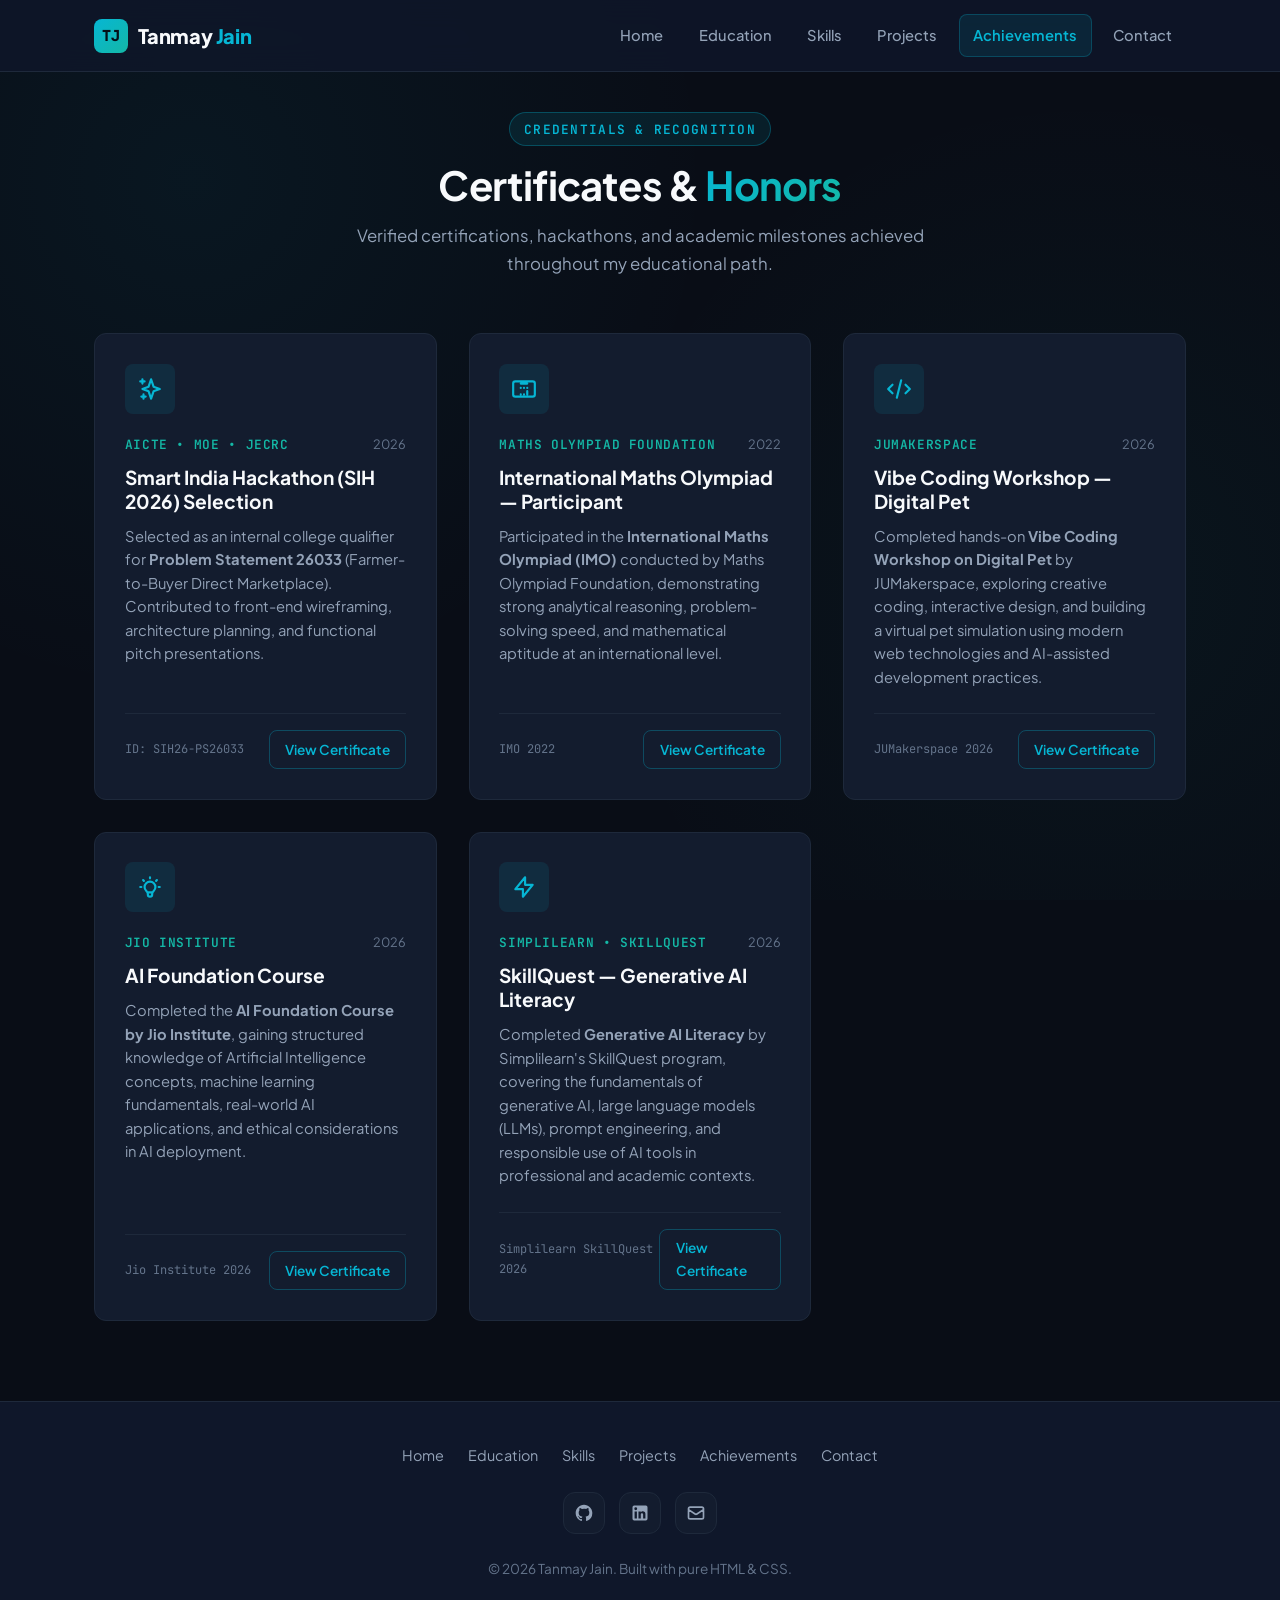
==== achievements.html @ eb531392 "Add files via upload" ====
<!DOCTYPE html>
<html lang="en">
<head>
  <meta charset="UTF-8">
  <meta name="viewport" content="width=device-width, initial-scale=1.0">
  <title>Achievements & Certificates | Tanmay Jain</title>
  <meta name="description" content="Certifications, hackathon recognitions, and academic awards earned by Tanmay Jain.">
  <link rel="stylesheet" href="style.css">
</head>
<body>

  <!-- ========================================================================
       SITE HEADER & NAVIGATION BAR
       ======================================================================== -->
  <header class="site-header">
    <div class="container nav-container">
      <a href="index.html" class="brand-logo" aria-label="Tanmay Jain Portfolio Home">
        <span class="brand-badge">TJ</span>
        <span>Tanmay <span class="highlight">Jain</span></span>
      </a>

      <button class="nav-toggle" aria-label="Toggle navigation menu" aria-expanded="false">
        <svg fill="none" stroke="currentColor" viewBox="0 0 24 24" aria-hidden="true">
          <path stroke-linecap="round" stroke-linejoin="round" stroke-width="2" d="M4 6h16M4 12h16M4 18h16"></path>
        </svg>
      </button>

      <nav aria-label="Main Navigation">
        <ul class="nav-menu">
          <li><a href="index.html" class="nav-link">Home</a></li>
          <li><a href="education.html" class="nav-link">Education</a></li>
          <li><a href="skills.html" class="nav-link">Skills</a></li>
          <li><a href="projects.html" class="nav-link">Projects</a></li>
          <li><a href="achievements.html" class="nav-link active">Achievements</a></li>
          <li><a href="contact.html" class="nav-link">Contact</a></li>
        </ul>
      </nav>
    </div>
  </header>

  <!-- ========================================================================
       MAIN CONTENT: ACHIEVEMENTS & CERTIFICATES
       ======================================================================== -->
  <main class="main-content">
    <div class="container">
      <!-- Section Header -->
      <div class="section-header">
        <div class="section-tag">Credentials &amp; Recognition</div>
        <h1 class="section-title">Certificates &amp; <span class="gradient-text">Honors</span></h1>
        <p class="section-subtitle">
          Verified certifications, hackathons, and academic milestones achieved throughout my educational path.
        </p>
      </div>

      <div class="achievements-grid">

        <!-- Achievement 1: Smart India Hackathon SIH 2026 -->
        <article class="cert-card">
          <div class="cert-badge-icon">
            <svg fill="none" stroke="currentColor" viewBox="0 0 24 24" aria-hidden="true">
              <path stroke-linecap="round" stroke-linejoin="round" stroke-width="2" d="M5 3v4M3 5h4M6 17v4m-2-2h4m5-16l2.286 6.857L21 12l-5.714 2.143L13 21l-2.286-6.857L5 12l5.714-2.143L13 3z"></path>
            </svg>
          </div>

          <div class="cert-issuer-row">
            <span class="cert-issuer">AICTE &bull; MoE &bull; JECRC</span>
            <span class="cert-date">2026</span>
          </div>

          <h2 class="cert-title">Smart India Hackathon (SIH 2026) Selection</h2>

          <p class="cert-description">
            Selected as an internal college qualifier for <strong>Problem Statement 26033</strong> (Farmer-to-Buyer Direct Marketplace). Contributed to front-end wireframing, architecture planning, and functional pitch presentations.
          </p>

          <div class="cert-footer">
            <span class="cert-id">ID: SIH26-PS26033</span>
            <a href="#" class="btn btn-outline btn-sm" title="View Certificate Document">
              <span>View Certificate</span>
            </a>
          </div>
        </article>

        <!-- Achievement 2: International Maths Olympiad -->
        <article class="cert-card">
          <div class="cert-badge-icon">
            <svg fill="none" stroke="currentColor" viewBox="0 0 24 24" aria-hidden="true">
              <path stroke-linecap="round" stroke-linejoin="round" stroke-width="2" d="M9 7h6m0 10v-3m-3 3h.01M9 17h.01M9 11h.01M12 11h.01M15 11h.01M4 19h16a2 2 0 002-2V7a2 2 0 00-2-2H4a2 2 0 00-2 2v10a2 2 0 002 2z"></path>
            </svg>
          </div>

          <div class="cert-issuer-row">
            <span class="cert-issuer">Maths Olympiad Foundation</span>
            <span class="cert-date">2022</span>
          </div>

          <h2 class="cert-title">International Maths Olympiad — Participant</h2>

          <p class="cert-description">
            Participated in the <strong>International Maths Olympiad (IMO)</strong> conducted by Maths Olympiad Foundation, demonstrating strong analytical reasoning, problem-solving speed, and mathematical aptitude at an international level.
          </p>

          <div class="cert-footer">
            <span class="cert-id">IMO 2022</span>
            <a href="#" class="btn btn-outline btn-sm">
              <span>View Certificate</span>
            </a>
          </div>
        </article>

        <!-- Achievement 3: Vibe Coding Workshop – Digital Pet -->
        <article class="cert-card">
          <div class="cert-badge-icon">
            <svg fill="none" stroke="currentColor" viewBox="0 0 24 24" aria-hidden="true">
              <path stroke-linecap="round" stroke-linejoin="round" stroke-width="2" d="M10 20l4-16m4 4l4 4-4 4M6 16l-4-4 4-4"></path>
            </svg>
          </div>

          <div class="cert-issuer-row">
            <span class="cert-issuer">JUMakerspace</span>
            <span class="cert-date">2026</span>
          </div>

          <h2 class="cert-title">Vibe Coding Workshop — Digital Pet</h2>

          <p class="cert-description">
            Completed hands-on <strong>Vibe Coding Workshop on Digital Pet</strong> by JUMakerspace, exploring creative coding, interactive design, and building a virtual pet simulation using modern web technologies and AI-assisted development practices.
          </p>

          <div class="cert-footer">
            <span class="cert-id">JUMakerspace 2026</span>
            <a href="#" class="btn btn-outline btn-sm">
              <span>View Certificate</span>
            </a>
          </div>
        </article>

        <!-- Achievement 4: AI Foundation Course – Jio Institute -->
        <article class="cert-card">
          <div class="cert-badge-icon">
            <svg fill="none" stroke="currentColor" viewBox="0 0 24 24" aria-hidden="true">
              <path stroke-linecap="round" stroke-linejoin="round" stroke-width="2" d="M9.663 17h4.673M12 3v1m6.364 1.636l-.707.707M21 12h-1M4 12H3m3.343-5.657l-.707-.707m2.828 9.9a5 5 0 117.072 0l-.548.547A3.374 3.374 0 0014 18.469V19a2 2 0 11-4 0v-.531c0-.895-.356-1.754-.988-2.386l-.548-.547z"></path>
            </svg>
          </div>

          <div class="cert-issuer-row">
            <span class="cert-issuer">Jio Institute</span>
            <span class="cert-date">2026</span>
          </div>

          <h2 class="cert-title">AI Foundation Course</h2>

          <p class="cert-description">
            Completed the <strong>AI Foundation Course by Jio Institute</strong>, gaining structured knowledge of Artificial Intelligence concepts, machine learning fundamentals, real-world AI applications, and ethical considerations in AI deployment.
          </p>

          <div class="cert-footer">
            <span class="cert-id">Jio Institute 2026</span>
            <a href="#" class="btn btn-outline btn-sm">
              <span>View Certificate</span>
            </a>
          </div>
        </article>

        <!-- Achievement 5: SkillQuest – Generative AI Literacy -->
        <article class="cert-card">
          <div class="cert-badge-icon">
            <svg fill="none" stroke="currentColor" viewBox="0 0 24 24" aria-hidden="true">
              <path stroke-linecap="round" stroke-linejoin="round" stroke-width="2" d="M13 10V3L4 14h7v7l9-11h-7z"></path>
            </svg>
          </div>

          <div class="cert-issuer-row">
            <span class="cert-issuer">Simplilearn &bull; SkillQuest</span>
            <span class="cert-date">2026</span>
          </div>

          <h2 class="cert-title">SkillQuest — Generative AI Literacy</h2>

          <p class="cert-description">
            Completed <strong>Generative AI Literacy</strong> by Simplilearn's SkillQuest program, covering the fundamentals of generative AI, large language models (LLMs), prompt engineering, and responsible use of AI tools in professional and academic contexts.
          </p>

          <div class="cert-footer">
            <span class="cert-id">Simplilearn SkillQuest 2026</span>
            <a href="#" class="btn btn-outline btn-sm">
              <span>View Certificate</span>
            </a>
          </div>
        </article>

      </div>
    </div>
  </main>

  <!-- ========================================================================
       GLOBAL FOOTER
       ======================================================================== -->
  <footer class="site-footer">
    <div class="container footer-content">
      <ul class="footer-nav">
        <li><a href="index.html">Home</a></li>
        <li><a href="education.html">Education</a></li>
        <li><a href="skills.html">Skills</a></li>
        <li><a href="projects.html">Projects</a></li>
        <li><a href="achievements.html">Achievements</a></li>
        <li><a href="contact.html">Contact</a></li>
      </ul>

      <div class="social-links" style="margin-top: 0;">
        <a href="https://github.com/tanmayj1911-eng" target="_blank" rel="noopener noreferrer" class="social-btn" aria-label="GitHub">
          <svg fill="currentColor" viewBox="0 0 24 24" aria-hidden="true"><path fill-rule="evenodd" clip-rule="evenodd" d="M12 2C6.477 2 2 6.484 2 12.017c0 4.425 2.865 8.18 6.839 9.504.5.092.682-.217.682-.483 0-.237-.008-.868-.013-1.703-2.782.605-3.369-1.343-3.369-1.343-.454-1.158-1.11-1.466-1.11-1.466-.908-.62.069-.608.069-.608 1.003.07 1.53 1.032 1.53 1.032.892 1.53 2.341 1.088 2.91.832.092-.647.35-1.088.636-1.338-2.22-.253-4.555-1.113-4.555-4.951 0-1.093.39-1.988 1.029-2.688-.103-.253-.446-1.272.098-2.65 0 0 .84-.27 2.75 1.026A9.564 9.564 0 0112 6.844c.85.004 1.705.115 2.504.337 1.909-1.296 2.747-1.027 2.747-1.027.546 1.379.202 2.398.1 2.651.64.7 1.028 1.595 1.028 2.688 0 3.848-2.339 4.695-4.566 4.943.359.309.678.92.678 1.855 0 1.338-.012 2.419-.012 2.747 0 .268.18.58.688.482A10.019 10.019 0 0022 12.017C22 6.484 17.522 2 12 2z"/></svg>
        </a>
        <a href="https://www.linkedin.com/in/tanmay-jain-4769b6425/?lipi=urn%3Ali%3Apage%3Ad_flagship3_profile_view_base_contact_details%3BcuidGbIJTzSHdfYh%2FBOyJA%3D%3D" target="_blank" rel="noopener noreferrer" class="social-btn" aria-label="LinkedIn">
          <svg fill="currentColor" viewBox="0 0 24 24" aria-hidden="true"><path d="M19 3a2 2 0 0 1 2 2v14a2 2 0 0 1-2 2H5a2 2 0 0 1-2-2V5a2 2 0 0 1 2-2h14m-.5 15.5v-5.3a3.26 3.26 0 0 0-3.26-3.26c-.85 0-1.84.52-2.28 1.3v-1.11h-2.79v8.37h2.79v-4.93c0-.77.62-1.4 1.39-1.4a1.4 1.4 0 0 1 1.4 1.4v4.93h2.75M6.88 8.56a1.68 1.68 0 0 0 1.68-1.68c0-.93-.75-1.69-1.68-1.69a1.69 1.69 0 0 0-1.69 1.69c0 .93.76 1.68 1.69 1.68m1.39 9.94v-8.37H5.5v8.37h2.77z"/></svg>
        </a>
        <a href="mailto:tanmayj1911@gmail.com" class="social-btn" aria-label="Email">
          <svg fill="none" stroke="currentColor" viewBox="0 0 24 24" aria-hidden="true"><path stroke-linecap="round" stroke-linejoin="round" stroke-width="2" d="M3 8l7.89 5.26a2 2 0 002.22 0L21 8M5 19h14a2 2 0 002-2V7a2 2 0 00-2-2H5a2 2 0 00-2 2v10a2 2 0 002 2z"></path></svg>
        </a>
      </div>

      <p class="footer-copy">
        &copy; <span id="current-year">2025</span> Tanmay Jain. Built with pure HTML &amp; CSS.
      </p>
    </div>
  </footer>

  <script src="script.js"></script>
</body>
</html>
---- style.css ----
/* ==========================================================================
   PORTFOLIO DESIGN SYSTEM & GLOBAL STYLES
   Author: Tanmay Jain
   Stack: Pure HTML5 & CSS3
   ========================================================================== */

/* --- Google Fonts Import --- */
@import url('https://fonts.googleapis.com/css2?family=Plus+Jakarta+Sans:wght@300;400;500;600;700;800&family=JetBrains+Mono:wght@400;500&display=swap');

/* --- CSS Variables / Design Tokens --- */
:root {
  /* Color Palette */
  --bg-main: #090d16;
  --bg-secondary: #0f172a;
  --bg-card: #131c2e;
  --bg-card-hover: #18233a;
  --bg-glass: rgba(15, 23, 42, 0.85);

  --border-subtle: #1e293b;
  --border-accent: rgba(6, 182, 212, 0.3);
  --border-focus: #06b6d4;

  --accent-cyan: #06b6d4;
  --accent-cyan-dark: #0891b2;
  --accent-teal: #14b8a6;
  --accent-blue: #3b82f6;
  --accent-purple: #8b5cf6;

  --text-main: #f8fafc;
  --text-muted: #94a3b8;
  --text-dim: #64748b;

  --gradient-primary: linear-gradient(135deg, #06b6d4 0%, #14b8a6 100%);
  --gradient-accent: linear-gradient(135deg, #3b82f6 0%, #06b6d4 100%);
  --gradient-card: linear-gradient(180deg, rgba(255, 255, 255, 0.03) 0%, rgba(255, 255, 255, 0) 100%);

  /* Typography */
  --font-body: 'Plus Jakarta Sans', -apple-system, BlinkMacSystemFont, sans-serif;
  --font-mono: 'JetBrains Mono', monospace;

  /* Shadows */
  --shadow-sm: 0 2px 8px rgba(0, 0, 0, 0.3);
  --shadow-md: 0 8px 24px rgba(0, 0, 0, 0.4);
  --shadow-lg: 0 16px 40px rgba(0, 0, 0, 0.5);
  --shadow-glow: 0 0 25px rgba(6, 182, 212, 0.25);

  /* Layout & Transitions */
  --max-width: 1140px;
  --header-height: 72px;
  --radius-sm: 8px;
  --radius-md: 12px;
  --radius-lg: 20px;
  --radius-full: 9999px;
  --transition: all 0.25s cubic-bezier(0.4, 0, 0.2, 1);
}

/* --- Base Reset & Box Sizing --- */
*, *::before, *::after {
  margin: 0;
  padding: 0;
  box-sizing: border-box;
}

html {
  scroll-behavior: smooth;
  color-scheme: dark;
}

body {
  font-family: var(--font-body);
  background-color: var(--bg-main);
  color: var(--text-main);
  line-height: 1.65;
  min-height: 100vh;
  display: flex;
  flex-direction: column;
  overflow-x: hidden;
  background-image: 
    radial-gradient(circle at 15% 20%, rgba(6, 182, 212, 0.06) 0%, transparent 40%),
    radial-gradient(circle at 85% 65%, rgba(20, 184, 166, 0.05) 0%, transparent 40%);
  background-attachment: fixed;
}

/* --- Container Utility --- */
.container {
  width: 100%;
  max-width: var(--max-width);
  margin-left: auto;
  margin-right: auto;
  padding-left: 1.5rem;
  padding-right: 1.5rem;
}

/* --- Typography Utilities --- */
h1, h2, h3, h4, h5, h6 {
  color: var(--text-main);
  font-weight: 700;
  line-height: 1.25;
}

a {
  color: var(--accent-cyan);
  text-decoration: none;
  transition: var(--transition);
}

a:hover {
  color: var(--accent-teal);
}

.gradient-text {
  background: var(--gradient-primary);
  -webkit-background-clip: text;
  -webkit-text-fill-color: transparent;
  background-clip: text;
  display: inline-block;
}

/* Section Header styling across pages */
.section-header {
  text-align: center;
  margin-bottom: 3.5rem;
  padding-top: 1rem;
}

.section-tag {
  display: inline-flex;
  align-items: center;
  gap: 0.5rem;
  font-size: 0.8rem;
  font-family: var(--font-mono);
  font-weight: 600;
  text-transform: uppercase;
  letter-spacing: 0.1em;
  color: var(--accent-cyan);
  background: rgba(6, 182, 212, 0.1);
  border: 1px solid var(--border-accent);
  padding: 0.35rem 0.9rem;
  border-radius: var(--radius-full);
  margin-bottom: 0.85rem;
}

.section-title {
  font-size: clamp(1.85rem, 3.5vw, 2.5rem);
  letter-spacing: -0.02em;
  margin-bottom: 0.75rem;
}

.section-subtitle {
  color: var(--text-muted);
  max-width: 620px;
  margin: 0 auto;
  font-size: 1.05rem;
}

/* --- Buttons --- */
.btn {
  display: inline-flex;
  align-items: center;
  justify-content: center;
  gap: 0.6rem;
  padding: 0.75rem 1.6rem;
  font-size: 0.95rem;
  font-weight: 600;
  font-family: var(--font-body);
  border-radius: var(--radius-md);
  cursor: pointer;
  transition: var(--transition);
  border: none;
  outline: none;
  text-decoration: none;
}

.btn svg {
  width: 1.15rem;
  height: 1.15rem;
  transition: transform 0.2s ease;
}

.btn:hover svg {
  transform: translateX(3px);
}

.btn-primary {
  background: var(--gradient-primary);
  color: #041017;
  font-weight: 700;
  box-shadow: 0 4px 15px rgba(6, 182, 212, 0.25);
}

.btn-primary:hover {
  color: #041017;
  transform: translateY(-2px);
  box-shadow: 0 6px 20px rgba(6, 182, 212, 0.4);
}

.btn-secondary {
  background: var(--bg-card);
  color: var(--text-main);
  border: 1px solid var(--border-subtle);
}

.btn-secondary:hover {
  background: var(--bg-card-hover);
  border-color: var(--accent-cyan);
  color: var(--text-main);
  transform: translateY(-2px);
}

.btn-outline {
  background: transparent;
  color: var(--accent-cyan);
  border: 1px solid var(--border-accent);
}

.btn-outline:hover {
  background: rgba(6, 182, 212, 0.1);
  border-color: var(--accent-cyan);
  color: var(--accent-cyan);
  transform: translateY(-2px);
}

.btn-sm {
  padding: 0.45rem 0.95rem;
  font-size: 0.85rem;
  border-radius: var(--radius-sm);
}

/* ==========================================================================
   HEADER & NAVIGATION BAR
   ========================================================================== */
.site-header {
  position: sticky;
  top: 0;
  z-index: 1000;
  background: var(--bg-glass);
  backdrop-filter: blur(14px);
  -webkit-backdrop-filter: blur(14px);
  border-bottom: 1px solid var(--border-subtle);
  height: var(--header-height);
  display: flex;
  align-items: center;
  transition: var(--transition);
}

.nav-container {
  display: flex;
  align-items: center;
  justify-content: space-between;
}

/* Brand Logo */
.brand-logo {
  display: flex;
  align-items: center;
  gap: 0.6rem;
  font-size: 1.25rem;
  font-weight: 800;
  color: var(--text-main);
  letter-spacing: -0.02em;
}

.brand-badge {
  display: inline-flex;
  align-items: center;
  justify-content: center;
  width: 34px;
  height: 34px;
  border-radius: var(--radius-sm);
  background: var(--gradient-primary);
  color: #041017;
  font-family: var(--font-mono);
  font-weight: 800;
  font-size: 0.95rem;
}

.brand-logo span.highlight {
  color: var(--accent-cyan);
}

/* Nav Links List */
.nav-menu {
  display: flex;
  align-items: center;
  gap: 0.5rem;
  list-style: none;
}

.nav-link {
  display: inline-flex;
  align-items: center;
  gap: 0.4rem;
  padding: 0.5rem 0.85rem;
  font-size: 0.92rem;
  font-weight: 500;
  color: var(--text-muted);
  border-radius: var(--radius-sm);
  transition: var(--transition);
}

.nav-link:hover {
  color: var(--text-main);
  background: rgba(255, 255, 255, 0.05);
}

/* Active Page Indicator */
.nav-link.active {
  color: var(--accent-cyan);
  background: rgba(6, 182, 212, 0.1);
  border: 1px solid rgba(6, 182, 212, 0.25);
  font-weight: 600;
}

/* Mobile Hamburger Toggle */
.nav-toggle {
  display: none;
  background: transparent;
  border: 1px solid var(--border-subtle);
  border-radius: var(--radius-sm);
  padding: 0.5rem;
  cursor: pointer;
  color: var(--text-main);
  transition: var(--transition);
}

.nav-toggle:hover {
  background: rgba(255, 255, 255, 0.05);
  border-color: var(--accent-cyan);
}

.nav-toggle svg {
  width: 22px;
  height: 22px;
  display: block;
}

/* ==========================================================================
   MAIN CONTENT WRAPPER & SECTION SPACING
   ========================================================================== */
.main-content {
  flex: 1;
  padding: 1.5rem 0 5rem 0;
}

/* Smooth anchor jump offset to account for sticky header */
section[id] {
  scroll-margin-top: calc(var(--header-height) + 1.5rem);
}

.content-section {
  padding: 5rem 0;
  border-bottom: 1px solid rgba(255, 255, 255, 0.05);
}

.content-section:last-of-type {
  border-bottom: none;
  padding-bottom: 2rem;
}


/* ==========================================================================
   PAGE: INDEX / ABOUT (HERO SECTION)
   ========================================================================== */
.hero-section {
  display: grid;
  grid-template-columns: 1.15fr 0.85fr;
  align-items: center;
  gap: 4rem;
  min-height: calc(85vh - var(--header-height));
  padding-bottom: 2rem;
}

.hero-content {
  display: flex;
  flex-direction: column;
  gap: 1.25rem;
}

.greeting-badge {
  display: inline-flex;
  align-items: center;
  gap: 0.5rem;
  padding: 0.4rem 1rem;
  background: rgba(20, 184, 166, 0.1);
  border: 1px solid rgba(20, 184, 166, 0.3);
  border-radius: var(--radius-full);
  color: var(--accent-teal);
  font-size: 0.85rem;
  font-weight: 600;
  width: fit-content;
}

.pulse-dot {
  width: 8px;
  height: 8px;
  border-radius: 50%;
  background-color: var(--accent-teal);
  box-shadow: 0 0 0 0 rgba(20, 184, 166, 0.7);
  animation: pulse 2s infinite;
}

@keyframes pulse {
  0% { transform: scale(0.95); box-shadow: 0 0 0 0 rgba(20, 184, 166, 0.7); }
  70% { transform: scale(1); box-shadow: 0 0 0 8px rgba(20, 184, 166, 0); }
  100% { transform: scale(0.95); box-shadow: 0 0 0 0 rgba(20, 184, 166, 0); }
}

.hero-title {
  font-size: clamp(2.4rem, 5vw, 3.8rem);
  font-weight: 800;
  letter-spacing: -0.03em;
  line-height: 1.15;
}

.hero-tagline {
  font-size: 1.25rem;
  font-weight: 500;
  color: var(--accent-cyan);
}

.hero-bio {
  color: var(--text-muted);
  font-size: 1.05rem;
  line-height: 1.7;
}

.hero-actions {
  display: flex;
  flex-wrap: wrap;
  gap: 1rem;
  margin-top: 0.75rem;
}

/* Social links list */
.social-links {
  display: flex;
  align-items: center;
  gap: 0.85rem;
  margin-top: 1rem;
}

.social-btn {
  display: inline-flex;
  align-items: center;
  justify-content: center;
  width: 42px;
  height: 42px;
  border-radius: var(--radius-md);
  background: var(--bg-card);
  border: 1px solid var(--border-subtle);
  color: var(--text-muted);
  transition: var(--transition);
}

.social-btn:hover {
  background: var(--bg-card-hover);
  border-color: var(--accent-cyan);
  color: var(--accent-cyan);
  transform: translateY(-3px);
  box-shadow: var(--shadow-glow);
}

.social-btn svg {
  width: 20px;
  height: 20px;
}

/* Hero Visual / Avatar Card */
.hero-visual {
  display: flex;
  justify-content: center;
  align-items: center;
}

.avatar-wrapper {
  position: relative;
  width: 100%;
  max-width: 340px;
  aspect-ratio: 1 / 1;
  border-radius: var(--radius-lg);
  padding: 8px;
  background: linear-gradient(135deg, rgba(6, 182, 212, 0.4), rgba(30, 41, 59, 0.2), rgba(20, 184, 166, 0.4));
  box-shadow: var(--shadow-lg);
}

.avatar-inner {
  width: 100%;
  height: 100%;
  border-radius: calc(var(--radius-lg) - 6px);
  background: var(--bg-card);
  overflow: hidden;
  display: flex;
  flex-direction: column;
  align-items: center;
  justify-content: center;
  border: 1px solid var(--border-subtle);
  position: relative;
}

.avatar-placeholder-svg {
  width: 55%;
  height: 55%;
  color: var(--accent-cyan);
  opacity: 0.85;
}

.avatar-caption {
  margin-top: 1rem;
  font-size: 0.85rem;
  font-family: var(--font-mono);
  color: var(--text-muted);
  background: rgba(0, 0, 0, 0.3);
  padding: 0.35rem 0.85rem;
  border-radius: var(--radius-full);
  border: 1px solid var(--border-subtle);
}

/* Floating Badges on Avatar */
.float-card {
  position: absolute;
  background: var(--bg-glass);
  backdrop-filter: blur(8px);
  border: 1px solid var(--border-accent);
  padding: 0.65rem 1rem;
  border-radius: var(--radius-md);
  display: flex;
  align-items: center;
  gap: 0.65rem;
  box-shadow: var(--shadow-md);
  font-size: 0.85rem;
  font-weight: 600;
  z-index: 2;
}

.float-card.top-right {
  top: -15px;
  right: -20px;
}

.float-card.bottom-left {
  bottom: -15px;
  left: -20px;
}

.float-card-icon {
  display: flex;
  align-items: center;
  justify-content: center;
  width: 30px;
  height: 30px;
  border-radius: var(--radius-sm);
  background: rgba(6, 182, 212, 0.15);
  color: var(--accent-cyan);
}

.float-card-icon svg {
  width: 16px;
  height: 16px;
}

/* Quick Highlights / Stats Grid on Home */
.home-highlights {
  margin-top: 5rem;
  padding-top: 3rem;
  border-top: 1px solid var(--border-subtle);
}

.stats-grid {
  display: grid;
  grid-template-columns: repeat(auto-fit, minmax(220px, 1fr));
  gap: 1.5rem;
}

.stat-card {
  background: var(--bg-card);
  border: 1px solid var(--border-subtle);
  border-radius: var(--radius-md);
  padding: 1.5rem;
  transition: var(--transition);
  display: flex;
  align-items: flex-start;
  gap: 1.15rem;
}

.stat-card:hover {
  transform: translateY(-3px);
  border-color: var(--border-accent);
  box-shadow: var(--shadow-md);
}

.stat-icon {
  width: 44px;
  height: 44px;
  border-radius: var(--radius-sm);
  background: rgba(6, 182, 212, 0.1);
  color: var(--accent-cyan);
  display: flex;
  align-items: center;
  justify-content: center;
  flex-shrink: 0;
}

.stat-icon svg {
  width: 22px;
  height: 22px;
}

.stat-number {
  font-size: 1.4rem;
  font-weight: 700;
  color: var(--text-main);
}

.stat-desc {
  font-size: 0.88rem;
  color: var(--text-muted);
  margin-top: 0.15rem;
}

/* ==========================================================================
   PAGE: EDUCATION (TIMELINE)
   ========================================================================== */
.timeline-wrapper {
  max-width: 800px;
  margin: 0 auto;
  position: relative;
}

/* Vertical Spine Line */
.timeline-wrapper::before {
  content: '';
  position: absolute;
  top: 10px;
  bottom: 20px;
  left: 20px;
  width: 2px;
  background: linear-gradient(180deg, var(--accent-cyan), var(--accent-teal), rgba(20, 184, 166, 0.1));
}

.timeline-item {
  position: relative;
  padding-left: 60px;
  margin-bottom: 2.75rem;
}

.timeline-item:last-child {
  margin-bottom: 0;
}

/* Node Dot on Line */
.timeline-dot {
  position: absolute;
  top: 18px;
  left: 11px;
  width: 20px;
  height: 20px;
  border-radius: 50%;
  background: var(--bg-main);
  border: 3px solid var(--accent-cyan);
  box-shadow: 0 0 10px rgba(6, 182, 212, 0.5);
  transition: var(--transition);
}

.timeline-item:hover .timeline-dot {
  background: var(--accent-cyan);
  box-shadow: 0 0 16px var(--accent-cyan);
}

/* Timeline Card */
.timeline-card {
  background: var(--bg-card);
  border: 1px solid var(--border-subtle);
  border-radius: var(--radius-md);
  padding: 1.85rem;
  transition: var(--transition);
}

.timeline-card:hover {
  border-color: var(--border-accent);
  transform: translateX(4px);
  box-shadow: var(--shadow-md);
}

.timeline-meta {
  display: flex;
  flex-wrap: wrap;
  align-items: center;
  justify-content: space-between;
  gap: 0.75rem;
  margin-bottom: 0.75rem;
}

.timeline-period {
  font-family: var(--font-mono);
  font-size: 0.82rem;
  font-weight: 600;
  color: var(--accent-teal);
  background: rgba(20, 184, 166, 0.1);
  padding: 0.25rem 0.75rem;
  border-radius: var(--radius-full);
}

.timeline-status {
  font-size: 0.78rem;
  color: var(--accent-cyan);
  font-weight: 600;
  text-transform: uppercase;
  letter-spacing: 0.05em;
}

.timeline-title {
  font-size: 1.35rem;
  margin-bottom: 0.35rem;
  color: var(--text-main);
}

.timeline-institution {
  font-size: 1.05rem;
  color: var(--accent-cyan);
  font-weight: 500;
  margin-bottom: 0.85rem;
  display: flex;
  align-items: center;
  gap: 0.4rem;
}

.timeline-institution svg {
  width: 16px;
  height: 16px;
}

.timeline-desc {
  color: var(--text-muted);
  font-size: 0.95rem;
  margin-bottom: 1.25rem;
  line-height: 1.6;
}

.timeline-score {
  display: inline-flex;
  align-items: center;
  gap: 0.5rem;
  background: rgba(255, 255, 255, 0.03);
  border: 1px dashed var(--border-subtle);
  padding: 0.5rem 1rem;
  border-radius: var(--radius-sm);
  font-size: 0.9rem;
  color: var(--text-main);
}

.timeline-score strong {
  color: var(--accent-cyan);
}

.timeline-courses {
  display: flex;
  flex-wrap: wrap;
  gap: 0.5rem;
  margin-top: 1rem;
}

/* ==========================================================================
   PAGE: SKILLS
   ========================================================================== */
.skills-grid {
  display: grid;
  grid-template-columns: repeat(auto-fit, minmax(320px, 1fr));
  gap: 2rem;
}

.skills-category-card {
  background: var(--bg-card);
  border: 1px solid var(--border-subtle);
  border-radius: var(--radius-md);
  padding: 2rem;
  transition: var(--transition);
}

.skills-category-card:hover {
  border-color: var(--border-accent);
  box-shadow: var(--shadow-md);
  transform: translateY(-3px);
}

.category-header {
  display: flex;
  align-items: center;
  gap: 0.85rem;
  margin-bottom: 1.5rem;
  padding-bottom: 1rem;
  border-bottom: 1px solid var(--border-subtle);
}

.category-icon {
  width: 40px;
  height: 40px;
  border-radius: var(--radius-sm);
  background: rgba(6, 182, 212, 0.1);
  color: var(--accent-cyan);
  display: flex;
  align-items: center;
  justify-content: center;
  flex-shrink: 0;
}

.category-icon svg {
  width: 20px;
  height: 20px;
}

.category-title {
  font-size: 1.2rem;
  font-weight: 700;
}

/* Progress-bar Style Skills */
.skill-list {
  display: flex;
  flex-direction: column;
  gap: 1.25rem;
}

.skill-item {
  display: flex;
  flex-direction: column;
  gap: 0.4rem;
}

.skill-info {
  display: flex;
  justify-content: space-between;
  align-items: center;
  font-size: 0.92rem;
  font-weight: 500;
}

.skill-name {
  color: var(--text-main);
  display: flex;
  align-items: center;
  gap: 0.45rem;
}

.skill-level {
  font-family: var(--font-mono);
  font-size: 0.8rem;
  color: var(--accent-cyan);
}

.skill-bar {
  width: 100%;
  height: 7px;
  background: rgba(255, 255, 255, 0.06);
  border-radius: var(--radius-full);
  overflow: hidden;
}

.skill-progress {
  height: 100%;
  background: var(--gradient-primary);
  border-radius: var(--radius-full);
  transition: width 1s ease-in-out;
}

/* Badge / Tag Style Skills */
.badges-container {
  display: flex;
  flex-wrap: wrap;
  gap: 0.65rem;
}

.badge-tag {
  display: inline-flex;
  align-items: center;
  gap: 0.45rem;
  background: rgba(255, 255, 255, 0.04);
  border: 1px solid var(--border-subtle);
  padding: 0.5rem 0.95rem;
  border-radius: var(--radius-full);
  font-size: 0.88rem;
  font-weight: 500;
  color: var(--text-main);
  transition: var(--transition);
}

.badge-tag:hover {
  background: rgba(6, 182, 212, 0.1);
  border-color: var(--accent-cyan);
  color: var(--accent-cyan);
  transform: translateY(-2px);
}

.badge-tag svg {
  width: 15px;
  height: 15px;
  color: var(--accent-cyan);
}

/* ==========================================================================
   PAGE: PROJECTS
   ========================================================================== */
.projects-grid {
  display: grid;
  grid-template-columns: repeat(auto-fill, minmax(340px, 1fr));
  gap: 2rem;
}

.project-card {
  background: var(--bg-card);
  border: 1px solid var(--border-subtle);
  border-radius: var(--radius-md);
  overflow: hidden;
  transition: var(--transition);
  display: flex;
  flex-direction: column;
}

.project-card:hover {
  transform: translateY(-5px);
  border-color: var(--border-accent);
  box-shadow: var(--shadow-lg);
}

/* Featured Project Styling (SIH 26033) */
.project-card.featured {
  border-color: rgba(6, 182, 212, 0.4);
  background: linear-gradient(180deg, rgba(6, 182, 212, 0.05) 0%, var(--bg-card) 60%);
  position: relative;
}

.project-card.featured::after {
  content: '';
  position: absolute;
  top: 0;
  left: 0;
  right: 0;
  height: 3px;
  background: var(--gradient-primary);
}

.project-card-header {
  height: 140px;
  background: linear-gradient(135deg, rgba(6, 182, 212, 0.12), rgba(15, 23, 42, 0.8));
  border-bottom: 1px solid var(--border-subtle);
  display: flex;
  align-items: center;
  justify-content: space-between;
  padding: 1.5rem;
  position: relative;
}

.project-category-badge {
  font-family: var(--font-mono);
  font-size: 0.75rem;
  font-weight: 700;
  text-transform: uppercase;
  color: #041017;
  background: var(--accent-cyan);
  padding: 0.3rem 0.75rem;
  border-radius: var(--radius-full);
}

.featured-pill {
  background: var(--gradient-primary);
  color: #041017;
}

.project-icon-box {
  width: 48px;
  height: 48px;
  border-radius: var(--radius-sm);
  background: rgba(15, 23, 42, 0.7);
  border: 1px solid var(--border-subtle);
  display: flex;
  align-items: center;
  justify-content: center;
  color: var(--accent-cyan);
}

.project-icon-box svg {
  width: 24px;
  height: 24px;
}

.project-card-body {
  padding: 1.75rem;
  display: flex;
  flex-direction: column;
  flex: 1;
}

.project-title {
  font-size: 1.3rem;
  font-weight: 700;
  margin-bottom: 0.65rem;
  color: var(--text-main);
}

.project-description {
  color: var(--text-muted);
  font-size: 0.94rem;
  line-height: 1.6;
  margin-bottom: 1.25rem;
  flex: 1;
}

.project-highlights {
  list-style: none;
  margin-bottom: 1.25rem;
  display: flex;
  flex-direction: column;
  gap: 0.35rem;
}

.project-highlights li {
  font-size: 0.86rem;
  color: var(--text-muted);
  display: flex;
  align-items: flex-start;
  gap: 0.5rem;
}

.project-highlights li svg {
  width: 14px;
  height: 14px;
  color: var(--accent-cyan);
  margin-top: 3px;
  flex-shrink: 0;
}

.project-tags {
  display: flex;
  flex-wrap: wrap;
  gap: 0.5rem;
  margin-bottom: 1.5rem;
}

.tag {
  font-family: var(--font-mono);
  font-size: 0.76rem;
  color: var(--accent-cyan);
  background: rgba(6, 182, 212, 0.08);
  border: 1px solid rgba(6, 182, 212, 0.2);
  padding: 0.2rem 0.65rem;
  border-radius: var(--radius-full);
}

.project-footer {
  display: flex;
  align-items: center;
  gap: 0.85rem;
  padding-top: 1rem;
  border-top: 1px solid var(--border-subtle);
}

/* ==========================================================================
   PAGE: ACHIEVEMENTS & CERTIFICATES
   ========================================================================== */
.achievements-grid {
  display: grid;
  grid-template-columns: repeat(auto-fill, minmax(330px, 1fr));
  gap: 2rem;
}

.cert-card {
  background: var(--bg-card);
  border: 1px solid var(--border-subtle);
  border-radius: var(--radius-md);
  padding: 1.85rem;
  transition: var(--transition);
  display: flex;
  flex-direction: column;
  position: relative;
}

.cert-card:hover {
  border-color: var(--border-accent);
  box-shadow: var(--shadow-md);
  transform: translateY(-4px);
}

.cert-badge-icon {
  width: 50px;
  height: 50px;
  border-radius: var(--radius-sm);
  background: rgba(6, 182, 212, 0.1);
  color: var(--accent-cyan);
  display: flex;
  align-items: center;
  justify-content: center;
  margin-bottom: 1.25rem;
}

.cert-badge-icon svg {
  width: 26px;
  height: 26px;
}

.cert-issuer-row {
  display: flex;
  align-items: center;
  justify-content: space-between;
  margin-bottom: 0.6rem;
}

.cert-issuer {
  font-family: var(--font-mono);
  font-size: 0.8rem;
  font-weight: 600;
  color: var(--accent-teal);
  text-transform: uppercase;
  letter-spacing: 0.05em;
}

.cert-date {
  font-size: 0.8rem;
  color: var(--text-dim);
}

.cert-title {
  font-size: 1.2rem;
  font-weight: 700;
  margin-bottom: 0.75rem;
  color: var(--text-main);
}

.cert-description {
  color: var(--text-muted);
  font-size: 0.92rem;
  line-height: 1.6;
  margin-bottom: 1.5rem;
  flex: 1;
}

.cert-footer {
  display: flex;
  align-items: center;
  justify-content: space-between;
  padding-top: 1rem;
  border-top: 1px solid var(--border-subtle);
}

.cert-id {
  font-family: var(--font-mono);
  font-size: 0.75rem;
  color: var(--text-dim);
}

/* ==========================================================================
   PAGE: CONTACT
   ========================================================================== */
.contact-layout {
  display: grid;
  grid-template-columns: 0.85fr 1.15fr;
  gap: 3.5rem;
  align-items: start;
}

/* Contact Info Column */
.contact-info-col {
  display: flex;
  flex-direction: column;
  gap: 1.5rem;
}

.contact-card {
  background: var(--bg-card);
  border: 1px solid var(--border-subtle);
  border-radius: var(--radius-md);
  padding: 1.5rem;
  display: flex;
  align-items: flex-start;
  gap: 1.15rem;
  transition: var(--transition);
}

.contact-card:hover {
  border-color: var(--border-accent);
  transform: translateY(-2px);
  box-shadow: var(--shadow-sm);
}

.contact-icon {
  width: 44px;
  height: 44px;
  border-radius: var(--radius-sm);
  background: rgba(6, 182, 212, 0.1);
  color: var(--accent-cyan);
  display: flex;
  align-items: center;
  justify-content: center;
  flex-shrink: 0;
}

.contact-icon svg {
  width: 22px;
  height: 22px;
}

.contact-details h4 {
  font-size: 1rem;
  font-weight: 600;
  margin-bottom: 0.2rem;
}

.contact-details p, .contact-details a {
  font-size: 0.92rem;
  color: var(--text-muted);
}

.contact-details a:hover {
  color: var(--accent-cyan);
}

/* Contact Form Container */
.contact-form-card {
  background: var(--bg-card);
  border: 1px solid var(--border-subtle);
  border-radius: var(--radius-md);
  padding: 2.5rem;
  box-shadow: var(--shadow-md);
}

.contact-form {
  display: flex;
  flex-direction: column;
  gap: 1.35rem;
}

.form-group {
  display: flex;
  flex-direction: column;
  gap: 0.45rem;
}

.form-group label {
  font-size: 0.9rem;
  font-weight: 600;
  color: var(--text-main);
}

.form-control {
  width: 100%;
  padding: 0.85rem 1rem;
  background: rgba(10, 15, 29, 0.7);
  border: 1px solid var(--border-subtle);
  border-radius: var(--radius-sm);
  color: var(--text-main);
  font-family: var(--font-body);
  font-size: 0.95rem;
  transition: var(--transition);
}

.form-control:focus {
  outline: none;
  border-color: var(--accent-cyan);
  box-shadow: 0 0 0 3px rgba(6, 182, 212, 0.15);
  background: rgba(10, 15, 29, 0.95);
}

.form-control::placeholder {
  color: var(--text-dim);
}

textarea.form-control {
  resize: vertical;
  min-height: 130px;
}

.form-status {
  padding: 0.85rem 1rem;
  border-radius: var(--radius-sm);
  font-size: 0.9rem;
  display: none;
  margin-top: 0.5rem;
}

.form-status.success {
  display: block;
  background: rgba(20, 184, 166, 0.15);
  border: 1px solid var(--accent-teal);
  color: #5eead4;
}

/* ==========================================================================
   GLOBAL FOOTER
   ========================================================================== */
.site-footer {
  margin-top: auto;
  background: var(--bg-secondary);
  border-top: 1px solid var(--border-subtle);
  padding: 2.5rem 0 2rem 0;
}

.footer-content {
  display: flex;
  flex-direction: column;
  align-items: center;
  gap: 1.5rem;
  text-align: center;
}

.footer-nav {
  display: flex;
  flex-wrap: wrap;
  justify-content: center;
  gap: 1.5rem;
  list-style: none;
}

.footer-nav a {
  color: var(--text-muted);
  font-size: 0.9rem;
}

.footer-nav a:hover {
  color: var(--accent-cyan);
}

.footer-copy {
  color: var(--text-dim);
  font-size: 0.85rem;
}

.footer-copy span.heart {
  color: #ef4444;
}

/* ==========================================================================
   RESPONSIVE DESIGN (MEDIA QUERIES)
   ========================================================================== */
@media (max-width: 900px) {
  .hero-section {
    grid-template-columns: 1fr;
    text-align: center;
    gap: 3rem;
  }

  .hero-content {
    align-items: center;
  }

  .greeting-badge {
    margin: 0 auto;
  }

  .hero-actions {
    justify-content: center;
  }

  .social-links {
    justify-content: center;
  }

  .float-card.top-right {
    right: 0;
  }

  .float-card.bottom-left {
    left: 0;
  }

  .contact-layout {
    grid-template-columns: 1fr;
    gap: 2.5rem;
  }
}

@media (max-width: 768px) {
  :root {
    --header-height: 64px;
  }

  /* Hamburger Navigation */
  .nav-toggle {
    display: block;
  }

  .nav-menu {
    position: fixed;
    top: var(--header-height);
    left: 0;
    right: 0;
    background: var(--bg-secondary);
    border-bottom: 1px solid var(--border-subtle);
    flex-direction: column;
    align-items: stretch;
    padding: 1.25rem 1.5rem;
    gap: 0.6rem;
    box-shadow: var(--shadow-lg);
    display: none;
    animation: slideDown 0.25s ease forwards;
  }

  .nav-menu.open {
    display: flex;
  }

  @keyframes slideDown {
    from {
      opacity: 0;
      transform: translateY(-10px);
    }
    to {
      opacity: 1;
      transform: translateY(0);
    }
  }

  .nav-link {
    padding: 0.75rem 1rem;
    font-size: 1rem;
  }

  /* Timeline adjustment */
  .timeline-wrapper::before {
    left: 14px;
  }

  .timeline-dot {
    left: 5px;
  }

  .timeline-item {
    padding-left: 42px;
  }

  .timeline-card {
    padding: 1.35rem;
  }

  .contact-form-card {
    padding: 1.5rem;
  }

  .projects-grid,
  .achievements-grid,
  .skills-grid {
    grid-template-columns: 1fr;
  }
}

@media (max-width: 480px) {
  .hero-title {
    font-size: 2.1rem;
  }

  .hero-actions {
    flex-direction: column;
    width: 100%;
  }

  .hero-actions .btn {
    width: 100%;
  }

  .timeline-meta {
    flex-direction: column;
    align-items: flex-start;
  }
}
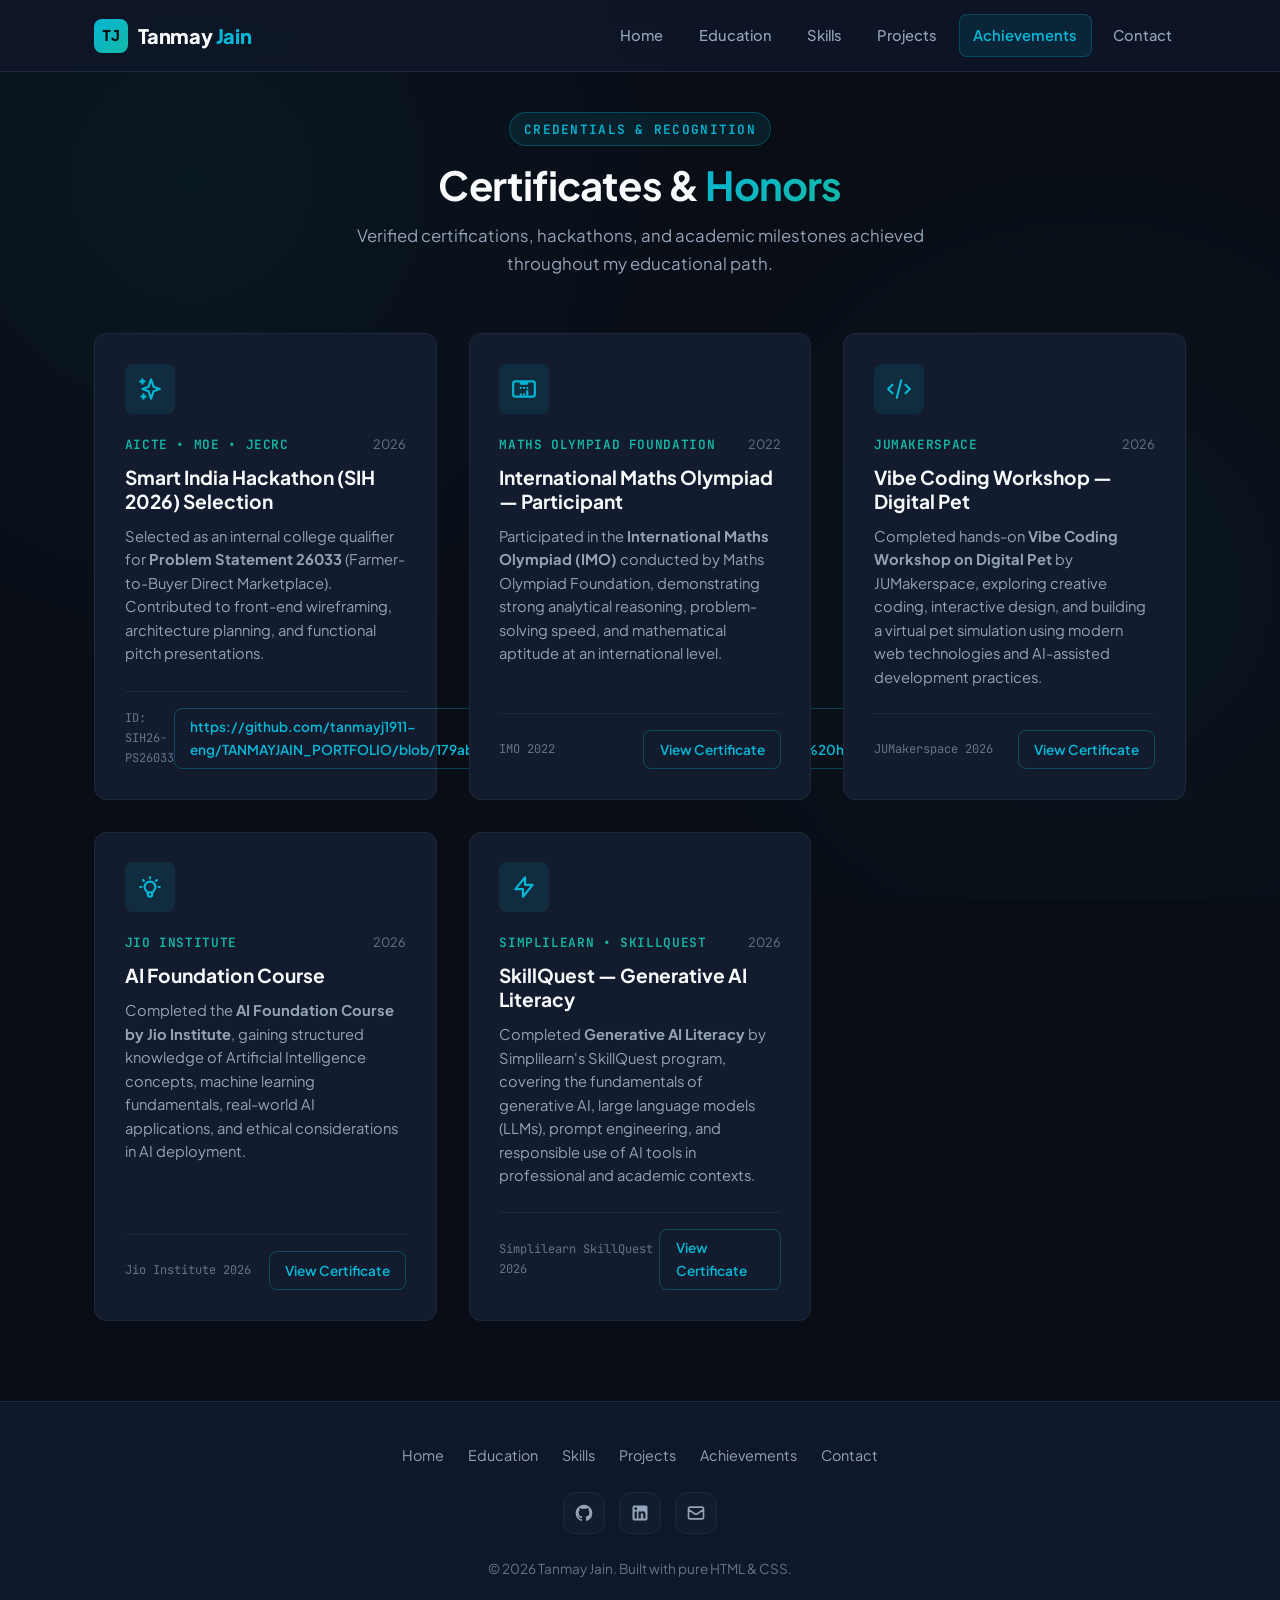
==== commit a44a1f54: "Update certificate link in achievements.html" ====
--- a/achievements.html
+++ b/achievements.html
@@ -76,7 +76,7 @@
           <div class="cert-footer">
             <span class="cert-id">ID: SIH26-PS26033</span>
             <a href="#" class="btn btn-outline btn-sm" title="View Certificate Document">
-              <span>View Certificate</span>
+              <span>https://github.com/tanmayj1911-eng/TANMAYJAIN_PORTFOLIO/blob/179ab5bcf81ccc147bf752cb0eb8bc5701ea3bb6/JECRC%20hackquest9.0(SIH%20PRELIMS).pdf</span>
             </a>
           </div>
         </article>
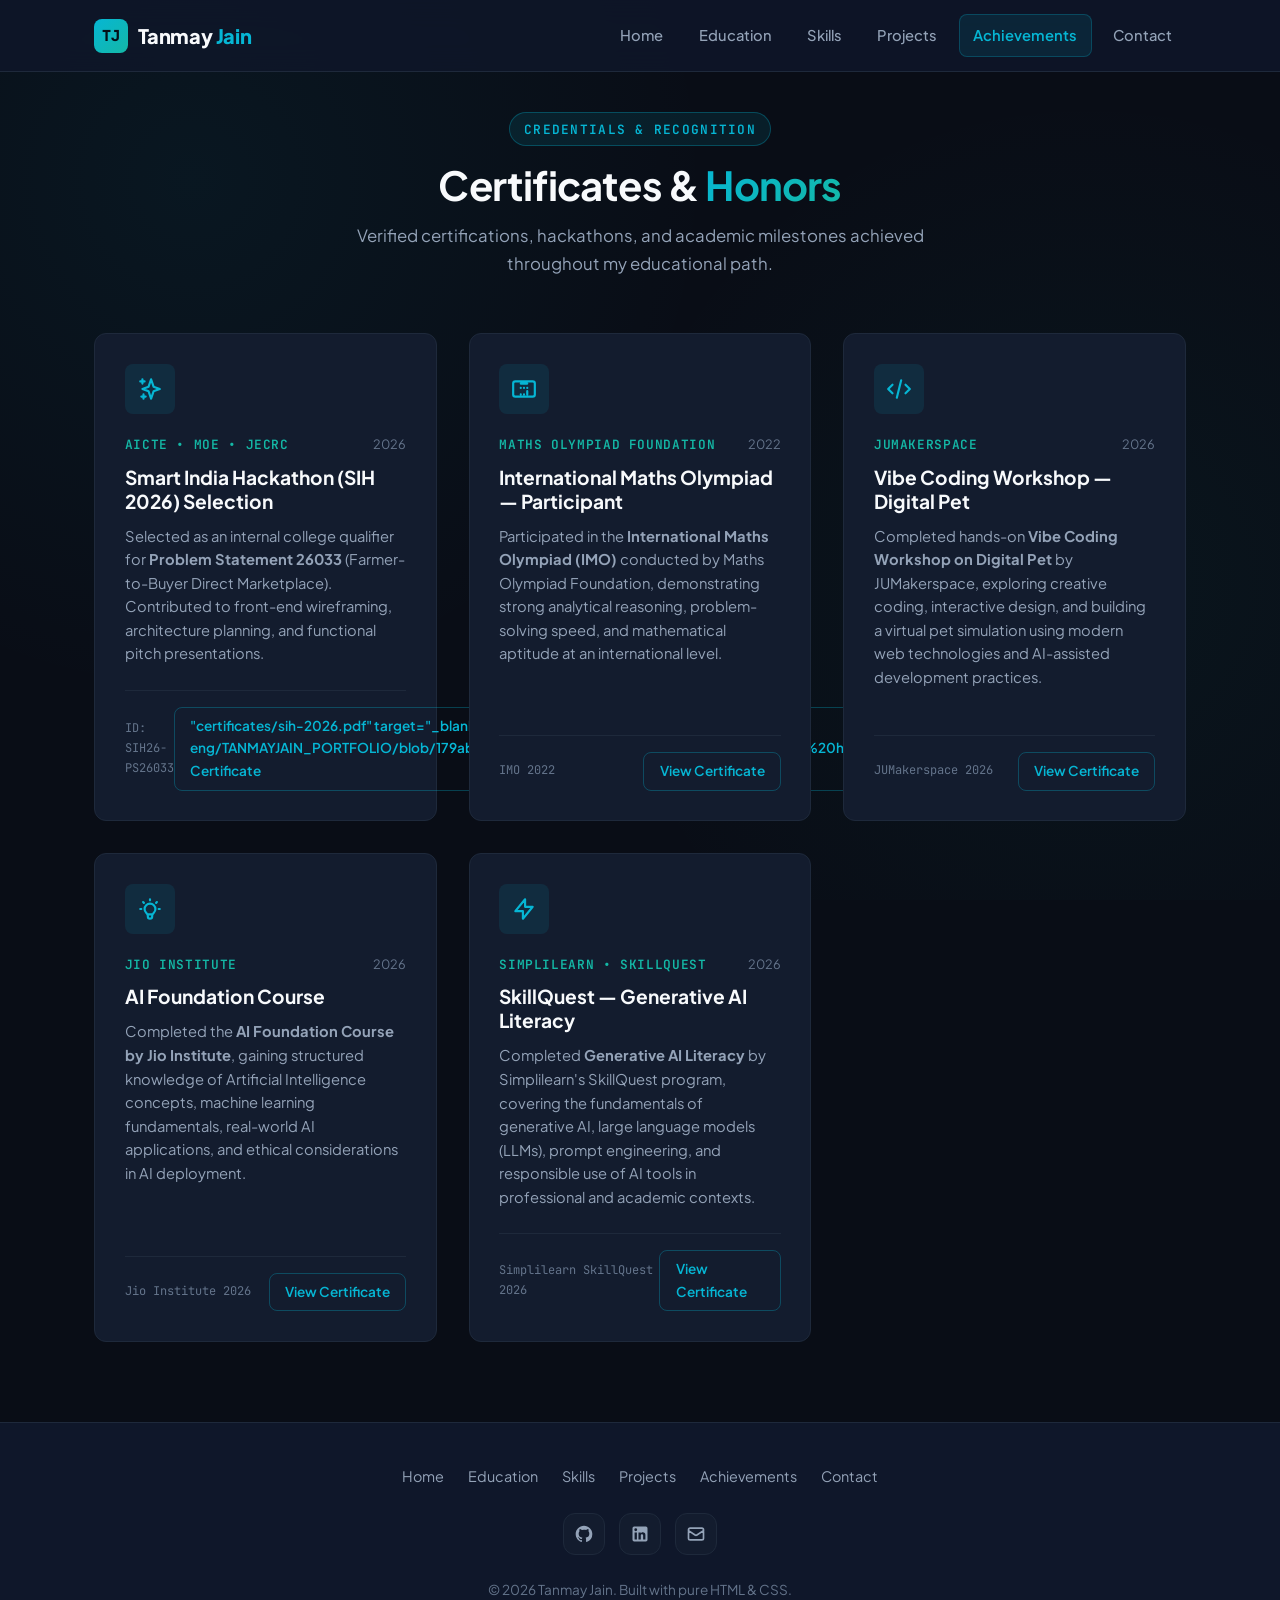
==== commit 70483bd0: "Update certificate link in achievements.html" ====
--- a/achievements.html
+++ b/achievements.html
@@ -76,7 +76,7 @@
           <div class="cert-footer">
             <span class="cert-id">ID: SIH26-PS26033</span>
             <a href="#" class="btn btn-outline btn-sm" title="View Certificate Document">
-              <span>https://github.com/tanmayj1911-eng/TANMAYJAIN_PORTFOLIO/blob/179ab5bcf81ccc147bf752cb0eb8bc5701ea3bb6/JECRC%20hackquest9.0(SIH%20PRELIMS).pdf</span>
+              <span>"certificates/sih-2026.pdf" target="_blank" class="https://github.com/tanmayj1911-eng/TANMAYJAIN_PORTFOLIO/blob/179ab5bcf81ccc147bf752cb0eb8bc5701ea3bb6/JECRC%20hackquest9.0(SIH%20PRELIMS).pdf">View Certificate</span>
             </a>
           </div>
         </article>
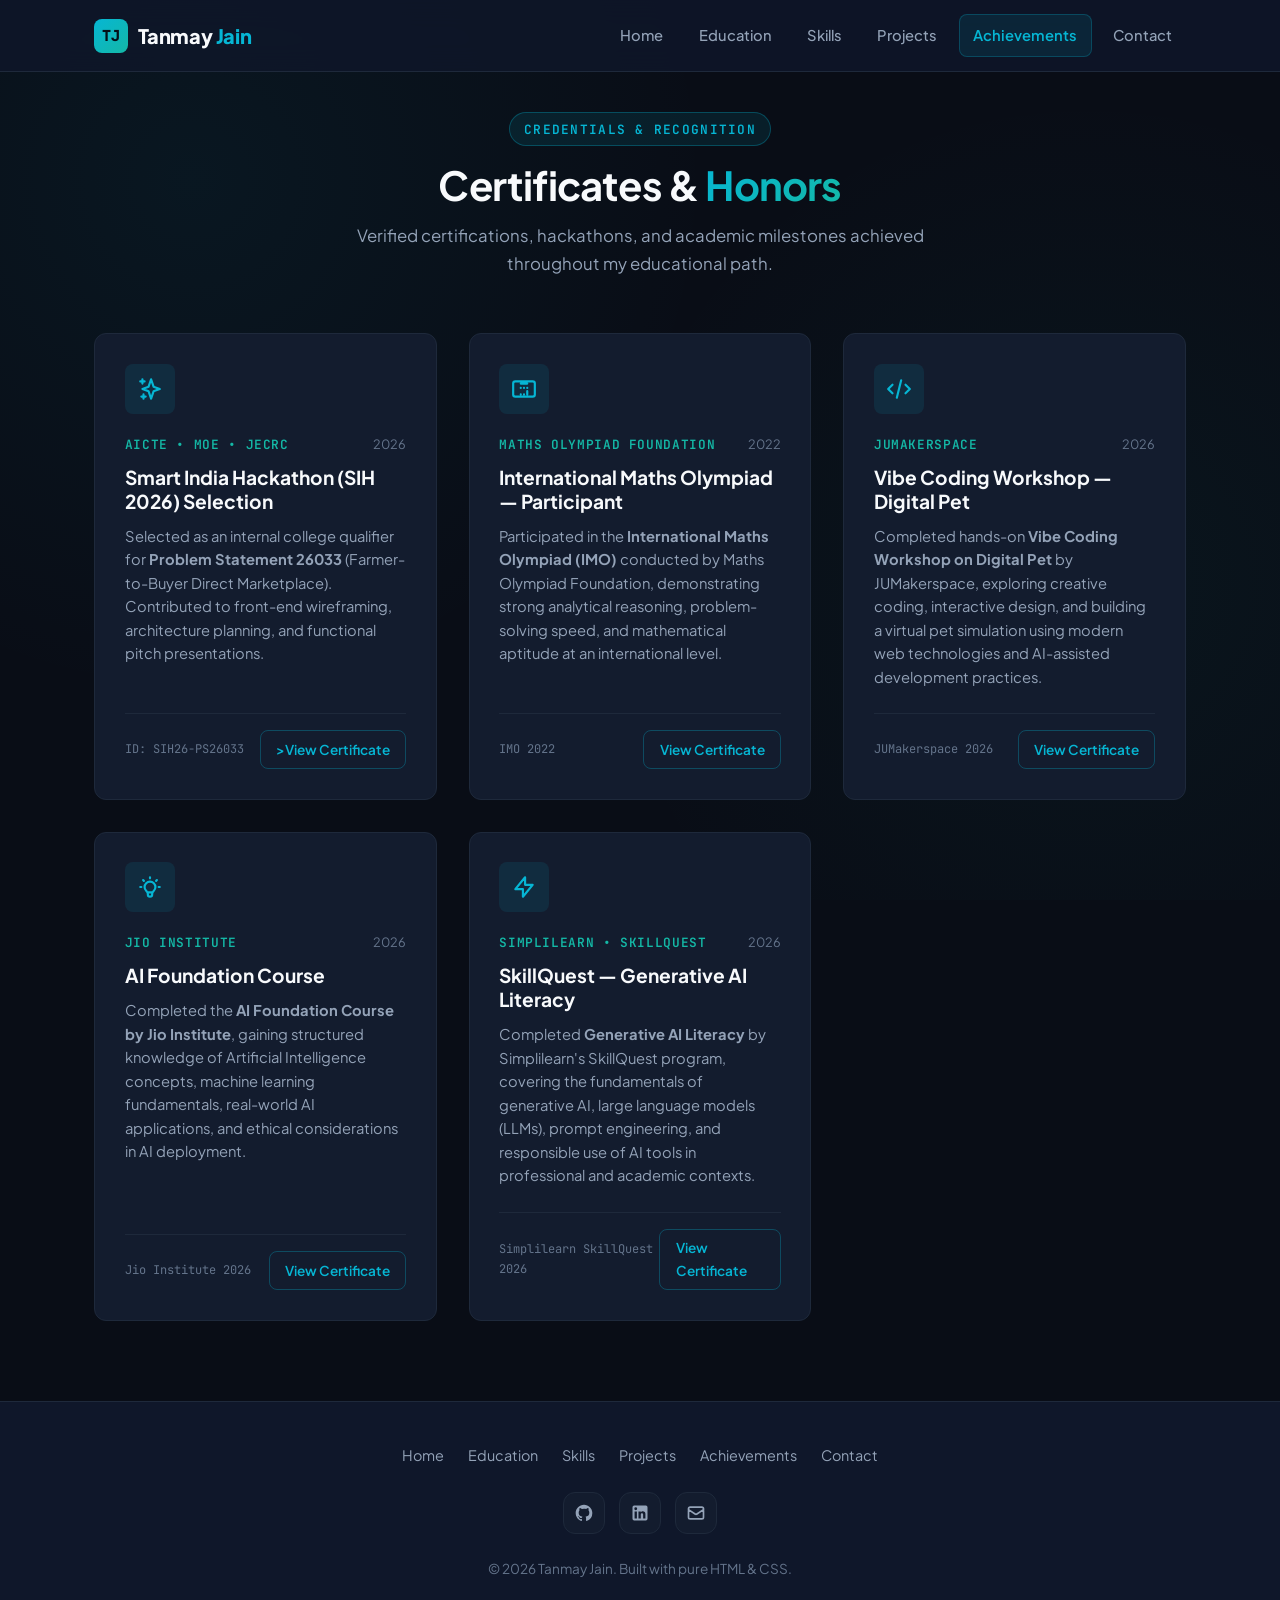
==== commit b0832997: "Update certificate link text in achievements.html" ====
--- a/achievements.html
+++ b/achievements.html
@@ -76,7 +76,7 @@
           <div class="cert-footer">
             <span class="cert-id">ID: SIH26-PS26033</span>
             <a href="#" class="btn btn-outline btn-sm" title="View Certificate Document">
-              <span>"certificates/sih-2026.pdf" target="_blank" class="https://github.com/tanmayj1911-eng/TANMAYJAIN_PORTFOLIO/blob/179ab5bcf81ccc147bf752cb0eb8bc5701ea3bb6/JECRC%20hackquest9.0(SIH%20PRELIMS).pdf">View Certificate</span>
+              <span>>View Certificate</span>
             </a>
           </div>
         </article>
